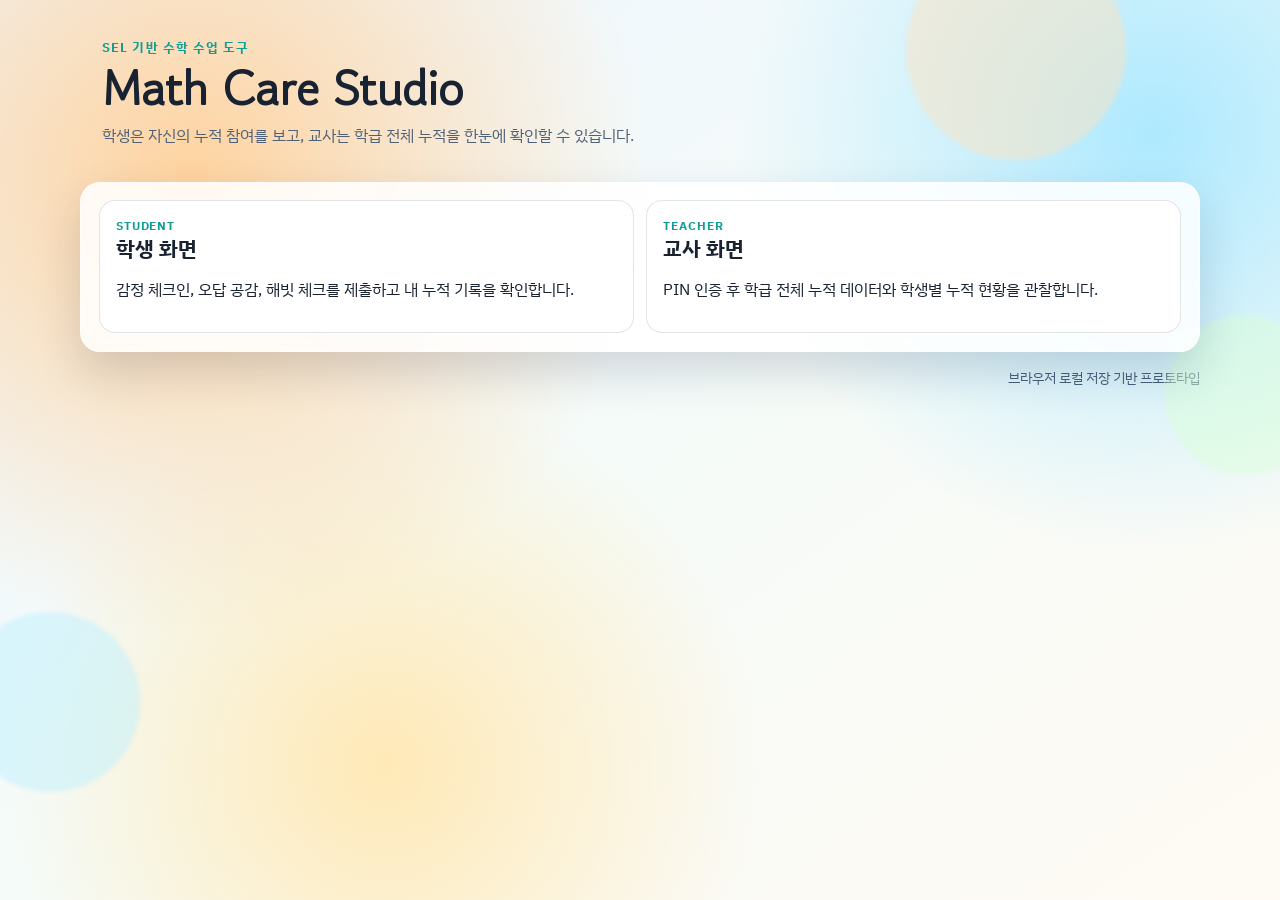
==== index.html @ 52eabdc1 "feat: SEL 기반 수학 수업 앱 구현 - 학생 입장 인증 (명단 기반, 5회 실패 시 10분 잠금) - 1단계(인증) / 2단계(활동) 분리 UI - 감정 날씨 체크인, 오답" ====
<!DOCTYPE html>
<html lang="ko">
<head>
  <meta charset="UTF-8">
  <meta name="viewport" content="width=device-width, initial-scale=1.0">
  <title>Math Care Studio</title>
  <link rel="preconnect" href="https://fonts.googleapis.com">
  <link rel="preconnect" href="https://fonts.gstatic.com" crossorigin>
  <link href="https://fonts.googleapis.com/css2?family=IBM+Plex+Sans+KR:wght@400;500;700&family=Gowun+Dodum&display=swap" rel="stylesheet">
  <link rel="stylesheet" href="styles.css">
</head>
<body data-page="home">
  <div class="bg-orb orb-1"></div>
  <div class="bg-orb orb-2"></div>
  <div class="bg-orb orb-3"></div>

  <header class="hero">
    <p class="eyebrow">SEL 기반 수학 수업 도구</p>
    <h1>Math Care Studio</h1>
    <p class="hero-copy">학생은 자신의 누적 참여를 보고, 교사는 학급 전체 누적을 한눈에 확인할 수 있습니다.</p>
  </header>

  <main class="layout-single">
    <section class="card role-grid">
      <a class="role-card" href="student.html">
        <p class="role-label">STUDENT</p>
        <h2>학생 화면</h2>
        <p>감정 체크인, 오답 공감, 해빗 체크를 제출하고 내 누적 기록을 확인합니다.</p>
      </a>
      <a class="role-card" href="teacher-login.html">
        <p class="role-label">TEACHER</p>
        <h2>교사 화면</h2>
        <p>PIN 인증 후 학급 전체 누적 데이터와 학생별 누적 현황을 관찰합니다.</p>
      </a>
    </section>
  </main>

  <footer class="footer-note">
    브라우저 로컬 저장 기반 프로토타입
  </footer>
</body>
</html>
---- styles.css ----
:root {
  --ink: #182230;
  --soft-ink: #4f6177;
  --paper: #f9fbff;
  --accent: #ff8a3d;
  --accent-deep: #e66c1b;
  --teal: #0f9d94;
  --sky: #2f74ff;
  --warn: #d94841;
  --card: rgba(255, 255, 255, 0.86);
  --line: rgba(24, 34, 48, 0.12);
  --shadow: 0 20px 45px rgba(17, 34, 68, 0.16);
}

* {
  box-sizing: border-box;
}

body {
  margin: 0;
  min-height: 100vh;
  font-family: "IBM Plex Sans KR", sans-serif;
  color: var(--ink);
  background:
    radial-gradient(circle at 15% 20%, #ffd39f 0%, transparent 35%),
    radial-gradient(circle at 90% 15%, #aee9ff 0%, transparent 30%),
    radial-gradient(circle at 30% 85%, #ffe9b6 0%, transparent 32%),
    linear-gradient(145deg, #eef6ff 0%, #f5fbf8 50%, #fffaf4 100%);
  position: relative;
  padding: 1.2rem;
}

.bg-orb {
  position: fixed;
  border-radius: 50%;
  filter: blur(2px);
  opacity: 0.48;
  pointer-events: none;
  animation: drift 16s ease-in-out infinite;
}

.orb-1 {
  width: 220px;
  height: 220px;
  background: #ffe2be;
  top: -60px;
  right: 12%;
}

.orb-2 {
  width: 180px;
  height: 180px;
  background: #bcf0ff;
  bottom: 12%;
  left: -40px;
  animation-delay: 2s;
}

.orb-3 {
  width: 160px;
  height: 160px;
  background: #d9ffd8;
  top: 35%;
  right: -45px;
  animation-delay: 4s;
}

.hero {
  max-width: 1120px;
  margin: 0 auto 1rem;
  padding: 1.2rem 1.4rem;
  animation: fadeUp 0.8s ease-out;
}

.eyebrow {
  margin: 0;
  color: var(--teal);
  font-weight: 700;
  letter-spacing: 0.08em;
  text-transform: uppercase;
  font-size: 0.8rem;
}

h1 {
  margin: 0.35rem 0 0.6rem;
  font-family: "Gowun Dodum", sans-serif;
  font-size: clamp(1.8rem, 5vw, 3rem);
  line-height: 1.1;
}

.hero-copy {
  margin: 0;
  max-width: 58ch;
  color: var(--soft-ink);
}

.hero-tags {
  display: flex;
  gap: 0.5rem;
  flex-wrap: wrap;
  margin-top: 0.9rem;
}

.hero-tags span {
  background: rgba(255, 255, 255, 0.72);
  border: 1px solid rgba(24, 34, 48, 0.08);
  border-radius: 999px;
  padding: 0.35rem 0.7rem;
  font-size: 0.84rem;
}

.page-links {
  display: flex;
  gap: 0.5rem;
  margin-bottom: 0.8rem;
}

.page-links a {
  text-decoration: none;
  color: #0b4d75;
  background: rgba(255, 255, 255, 0.78);
  border: 1px solid rgba(24, 34, 48, 0.12);
  border-radius: 999px;
  padding: 0.35rem 0.7rem;
  font-size: 0.82rem;
  font-weight: 600;
}

.linkish-btn {
  color: #0b4d75;
  background: rgba(255, 255, 255, 0.78);
  border: 1px solid rgba(24, 34, 48, 0.12);
  border-radius: 999px;
  padding: 0.35rem 0.7rem;
  font-size: 0.82rem;
  font-weight: 600;
  font-family: inherit;
  cursor: pointer;
}

.layout {
  max-width: 1120px;
  margin: 0 auto;
  display: grid;
  grid-template-columns: 1.2fr 1fr;
  gap: 1rem;
}

.layout-single {
  max-width: 1120px;
  margin: 0 auto;
}

.layout-auth {
  max-width: 560px;
  margin: 0 auto;
}

.card {
  background: var(--card);
  border: 1px solid rgba(255, 255, 255, 0.6);
  backdrop-filter: blur(8px);
  border-radius: 20px;
  padding: 1.1rem;
  box-shadow: var(--shadow);
}

.role-grid {
  display: grid;
  grid-template-columns: repeat(2, minmax(0, 1fr));
  gap: 0.8rem;
}

.role-card {
  text-decoration: none;
  color: var(--ink);
  background: #fff;
  border: 1px solid var(--line);
  border-radius: 16px;
  padding: 1rem;
  transition: transform 0.2s ease, box-shadow 0.2s ease;
}

.role-card:hover {
  transform: translateY(-3px);
  box-shadow: 0 12px 24px rgba(26, 48, 80, 0.12);
}

.role-label {
  margin: 0;
  color: var(--teal);
  font-size: 0.76rem;
  font-weight: 700;
  letter-spacing: 0.08em;
}

.login-card {
  max-width: 520px;
  margin: 0 auto;
}

.identity-box {
  border: 1px solid var(--line);
  border-radius: 14px;
  padding: 0.9rem;
  margin-bottom: 0.9rem;
  background: rgba(255, 255, 255, 0.72);
}

.identity-form {
  display: grid;
  grid-template-columns: 1fr auto;
  gap: 0.5rem;
}

.auth-grid-form {
  display: grid;
  grid-template-columns: 1fr 1fr 1fr auto;
  gap: 0.5rem;
}

.session-line {
  display: flex;
  align-items: center;
  justify-content: space-between;
  gap: 0.6rem;
  margin-top: 0.4rem;
}

.session-line .section-copy {
  margin: 0;
}

.gate-note {
  margin: 0.5rem 0 0;
  font-size: 0.88rem;
  color: #35506d;
}

.stage-head {
  margin-bottom: 0.5rem;
}

.student-active-bar {
  display: flex;
  align-items: center;
  justify-content: space-between;
  gap: 0.6rem;
  background: linear-gradient(135deg, #e9fffd, #f0f7ff);
  border: 1px solid rgba(15, 157, 148, 0.25);
  border-radius: 12px;
  padding: 0.6rem 0.85rem;
  margin-bottom: 0.8rem;
}

.student-active-bar .section-copy {
  margin: 0;
  color: var(--ink);
  font-weight: 600;
}

.student-active-bar {
  display: flex;
  align-items: center;
  justify-content: space-between;
  gap: 0.6rem;
  padding: 0.65rem 0.7rem;
  border: 1px solid var(--line);
  border-radius: 12px;
  background: rgba(255, 255, 255, 0.75);
  margin-bottom: 0.8rem;
}

.student-active-bar .section-copy {
  margin: 0;
}

.tabs {
  display: grid;
  grid-template-columns: repeat(3, 1fr);
  gap: 0.4rem;
  margin-bottom: 0.9rem;
}

.tab-btn {
  border: 1px solid var(--line);
  background: #fff;
  border-radius: 12px;
  padding: 0.65rem 0.6rem;
  font-weight: 700;
  font-size: 0.9rem;
  cursor: pointer;
  transition: transform 0.2s ease, border-color 0.2s ease, background 0.2s ease;
}

.tab-btn:hover {
  transform: translateY(-1px);
  border-color: rgba(24, 34, 48, 0.24);
}

.tab-btn.active {
  background: linear-gradient(135deg, #ffe4ca, #fff4e9);
  border-color: rgba(230, 108, 27, 0.4);
}

.tab-content {
  animation: fadeUp 0.5s ease;
}

h2 {
  margin: 0;
  font-size: 1.3rem;
}

h3 {
  margin: 0 0 0.6rem;
  font-size: 1rem;
}

.section-copy {
  margin: 0.45rem 0 0.95rem;
  color: var(--soft-ink);
  font-size: 0.95rem;
}

.stack-gap {
  display: grid;
  gap: 0.65rem;
}

.field-label {
  font-size: 0.9rem;
  font-weight: 600;
}

input,
select {
  width: 100%;
  border: 1px solid var(--line);
  border-radius: 10px;
  padding: 0.65rem 0.7rem;
  font-size: 0.95rem;
  font-family: inherit;
  background: #fff;
}

textarea {
  width: 100%;
  border: 1px solid var(--line);
  border-radius: 10px;
  padding: 0.65rem 0.7rem;
  font-size: 0.95rem;
  font-family: inherit;
  background: #fff;
  resize: vertical;
}

input:focus,
select:focus,
textarea:focus,
button:focus {
  outline: 2px solid rgba(47, 116, 255, 0.28);
  outline-offset: 2px;
}

.choice-list {
  display: grid;
  gap: 0.5rem;
}

.choice-option {
  border: 1px solid var(--line);
  background: #fff;
  border-radius: 10px;
  padding: 0.62rem 0.65rem;
  text-align: left;
  font-size: 0.92rem;
  cursor: pointer;
  font-family: inherit;
}

.choice-option.selected {
  border-color: rgba(15, 157, 148, 0.55);
  background: linear-gradient(145deg, #e9fffd, #f4fffe);
}

.weather-grid {
  display: grid;
  grid-template-columns: repeat(2, 1fr);
  gap: 0.6rem;
}

.weather-option {
  border: 1px solid var(--line);
  background: #fff;
  border-radius: 14px;
  padding: 0.75rem 0.6rem;
  text-align: left;
  cursor: pointer;
  display: grid;
  grid-template-columns: auto 1fr;
  column-gap: 0.55rem;
  row-gap: 0.15rem;
  align-items: center;
}

.weather-option .emoji {
  grid-row: 1 / span 2;
  font-size: 1.6rem;
}

.weather-option .label {
  font-weight: 700;
}

.weather-option .hint {
  color: var(--soft-ink);
  font-size: 0.83rem;
}

.weather-option.selected {
  border-color: rgba(15, 157, 148, 0.55);
  background: linear-gradient(145deg, #e9fffd, #f4fffe);
}

.primary-btn,
.ghost-btn {
  border-radius: 12px;
  border: 0;
  padding: 0.72rem 0.8rem;
  cursor: pointer;
  font-weight: 700;
  font-size: 0.95rem;
  font-family: inherit;
}

.primary-btn {
  background: linear-gradient(135deg, var(--accent), #ffb25f);
  color: #fff;
}

.primary-btn:hover {
  background: linear-gradient(135deg, var(--accent-deep), var(--accent));
}

.ghost-btn {
  background: #fff;
  color: var(--ink);
  border: 1px solid var(--line);
}

.feedback {
  min-height: 1.2rem;
  margin: 0;
  font-size: 0.9rem;
  color: var(--teal);
}

.oops-card {
  background: #fff;
  border: 1px solid var(--line);
  border-radius: 12px;
  padding: 0.8rem;
  margin-bottom: 0.7rem;
}

.oops-help {
  margin-bottom: 0;
  color: var(--soft-ink);
}

.habit-list {
  display: grid;
  gap: 0.45rem;
  background: #fff;
  border: 1px solid var(--line);
  border-radius: 12px;
  padding: 0.7rem;
}

.habit-list label {
  display: flex;
  gap: 0.55rem;
  align-items: center;
}

.dashboard-head {
  display: flex;
  align-items: center;
  justify-content: space-between;
  gap: 0.5rem;
}

.mini-stats {
  display: grid;
  grid-template-columns: repeat(3, 1fr);
  gap: 0.55rem;
  margin: 0.7rem 0 1rem;
}

.mini-stats > div {
  background: #fff;
  border: 1px solid var(--line);
  border-radius: 12px;
  padding: 0.6rem;
}

.stat-label {
  margin: 0;
  font-size: 0.78rem;
  color: var(--soft-ink);
}

.stat-value {
  margin: 0.2rem 0 0;
  font-size: 1.4rem;
  font-weight: 700;
}

.dashboard-block {
  margin: 0.9rem 0;
}

.table-wrap {
  overflow-x: auto;
  background: #fff;
  border: 1px solid var(--line);
  border-radius: 12px;
}

.student-table {
  width: 100%;
  border-collapse: collapse;
  font-size: 0.92rem;
}

.student-table th,
.student-table td {
  border-bottom: 1px solid rgba(24, 34, 48, 0.08);
  padding: 0.55rem 0.6rem;
  text-align: left;
  white-space: nowrap;
}

.student-table th {
  background: #f8fbff;
  font-weight: 700;
}

.roster-form {
  margin-bottom: 0.8rem;
}

.small-btn {
  padding: 0.35rem 0.55rem;
  font-size: 0.82rem;
}

.summary-grid {
  display: grid;
  grid-template-columns: repeat(2, 1fr);
  gap: 0.45rem;
}

.summary-item {
  background: #fff;
  border: 1px solid var(--line);
  border-radius: 10px;
  padding: 0.45rem 0.55rem;
  display: flex;
  justify-content: space-between;
  align-items: center;
}

.summary-list,
.recent-log {
  margin: 0;
  padding-left: 1.15rem;
  color: #1d2d41;
}

.summary-list li,
.recent-log li {
  margin: 0.3rem 0;
}

.footer-note {
  max-width: 1120px;
  margin: 1rem auto 0;
  font-size: 0.85rem;
  color: #47607a;
  text-align: right;
}

@media (max-width: 980px) {
  .layout {
    grid-template-columns: 1fr;
  }

  .role-grid {
    grid-template-columns: 1fr;
  }
}

@media (max-width: 660px) {
  body {
    padding: 0.75rem;
  }

  .tabs {
    grid-template-columns: 1fr;
  }

  .identity-form {
    grid-template-columns: 1fr;
  }

  .auth-grid-form {
    grid-template-columns: 1fr;
  }

  .session-line {
    flex-direction: column;
    align-items: flex-start;
  }

  .student-active-bar {
    flex-direction: column;
    align-items: flex-start;
  }

  .weather-grid,
  .summary-grid,
  .mini-stats {
    grid-template-columns: 1fr;
  }
}

@keyframes fadeUp {
  from {
    opacity: 0;
    transform: translateY(8px);
  }
  to {
    opacity: 1;
    transform: translateY(0);
  }
}

@keyframes drift {
  0%,
  100% {
    transform: translateY(0) translateX(0);
  }
  50% {
    transform: translateY(-12px) translateX(6px);
  }
}
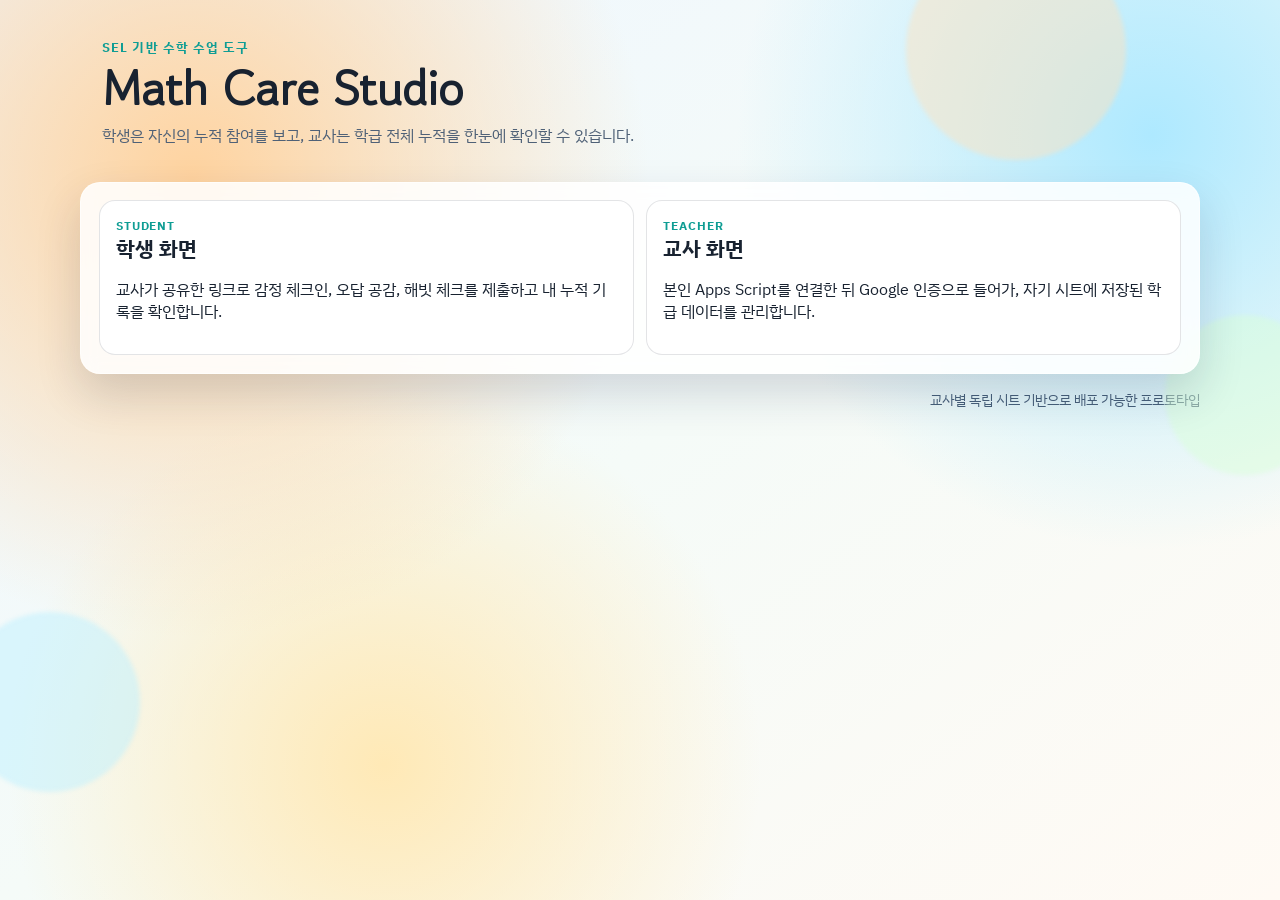
==== commit f1a5c455: "feat: add per-teacher Apps Script backend flow" ====
--- a/index.html
+++ b/index.html
@@ -22,21 +22,23 @@
 
   <main class="layout-single">
     <section class="card role-grid">
-      <a class="role-card" href="student.html">
+      <a class="role-card" data-page-link="student" href="student.html">
         <p class="role-label">STUDENT</p>
         <h2>학생 화면</h2>
-        <p>감정 체크인, 오답 공감, 해빗 체크를 제출하고 내 누적 기록을 확인합니다.</p>
+        <p>교사가 공유한 링크로 감정 체크인, 오답 공감, 해빗 체크를 제출하고 내 누적 기록을 확인합니다.</p>
       </a>
-      <a class="role-card" href="teacher-login.html">
+      <a class="role-card" data-page-link="teacher-login" href="teacher-login.html">
         <p class="role-label">TEACHER</p>
         <h2>교사 화면</h2>
-        <p>PIN 인증 후 학급 전체 누적 데이터와 학생별 누적 현황을 관찰합니다.</p>
+        <p>본인 Apps Script를 연결한 뒤 Google 인증으로 들어가, 자기 시트에 저장된 학급 데이터를 관리합니다.</p>
       </a>
     </section>
   </main>
 
   <footer class="footer-note">
-    브라우저 로컬 저장 기반 프로토타입
+    교사별 독립 시트 기반으로 배포 가능한 프로토타입
   </footer>
+
+  <script src="app.js"></script>
 </body>
 </html>
--- a/styles.css
+++ b/styles.css
@@ -219,6 +219,12 @@
   gap: 0.5rem;
 }
 
+.unit-select-form {
+  display: grid;
+  grid-template-columns: 1fr 1.2fr 1.2fr auto;
+  gap: 0.5rem;
+}
+
 .session-line {
   display: flex;
   align-items: center;
@@ -328,6 +334,12 @@
   gap: 0.65rem;
 }
 
+.inline-actions {
+  display: flex;
+  flex-wrap: wrap;
+  gap: 0.55rem;
+}
+
 .field-label {
   font-size: 0.9rem;
   font-weight: 600;
@@ -342,6 +354,11 @@
   font-size: 0.95rem;
   font-family: inherit;
   background: #fff;
+}
+
+input[readonly] {
+  background: #f8fbff;
+  color: #35506d;
 }
 
 textarea {
@@ -464,6 +481,13 @@
   margin-bottom: 0.7rem;
 }
 
+.inline-check {
+  display: flex;
+  align-items: center;
+  gap: 0.5rem;
+  font-size: 0.92rem;
+}
+
 .oops-help {
   margin-bottom: 0;
   color: var(--soft-ink);
@@ -476,12 +500,16 @@
   border: 1px solid var(--line);
   border-radius: 12px;
   padding: 0.7rem;
+  justify-items: start;
 }
 
 .habit-list label {
   display: flex;
   gap: 0.55rem;
-  align-items: center;
+  align-items: flex-start;
+  justify-content: flex-start;
+  width: 100%;
+  text-align: left;
 }
 
 .dashboard-head {
@@ -592,12 +620,323 @@
   text-align: right;
 }
 
+/* ── 교사 대시보드 그리드 ─────────────────── */
+.teacher-grid {
+  max-width: 1240px;
+  margin: 0 auto;
+  display: grid;
+  grid-template-columns: repeat(2, 1fr);
+  gap: 1rem;
+}
+
+.dash-panel {
+  background: var(--card);
+  border: 1px solid rgba(255, 255, 255, 0.6);
+  backdrop-filter: blur(8px);
+  border-radius: 20px;
+  overflow: hidden;
+  box-shadow: var(--shadow);
+}
+
+.dash-panel.span-full {
+  grid-column: 1 / -1;
+}
+
+.dash-panel-header {
+  display: flex;
+  align-items: center;
+  gap: 0.55rem;
+  padding: 0.75rem 1rem;
+  border-bottom: 1px solid var(--line);
+}
+
+.teacher-toggle-panel .dash-panel-header {
+  cursor: default;
+}
+
+.dash-panel-header h2 {
+  margin: 0;
+  font-size: 1.05rem;
+}
+
+.dash-panel-header.color-sky {
+  background: linear-gradient(135deg, #dff0ff, #eef7ff);
+}
+
+.dash-panel-header.color-teal {
+  background: linear-gradient(135deg, #d8faf6, #edfffe);
+}
+
+.dash-panel-header.color-amber {
+  background: linear-gradient(135deg, #fff4da, #fffae9);
+}
+
+.dash-panel-header.color-purple {
+  background: linear-gradient(135deg, #f3e8ff, #faf4ff);
+}
+
+.panel-icon {
+  font-size: 1.1rem;
+}
+
+.dash-panel > *:not(.dash-panel-header) {
+  padding: 0.8rem 1rem;
+}
+
+.teacher-toggle-panel[data-panel-collapsed="true"] > *:not(.dash-panel-header) {
+  display: none;
+}
+
+.teacher-toggle-panel[data-panel-collapsed="true"] .dash-panel-header {
+  border-bottom: 0;
+}
+
+.panel-toggle-btn {
+  min-width: 4.8rem;
+}
+
+.dash-panel > .mini-stats {
+  padding: 0.8rem 1rem 0;
+}
+
+.subsection-label {
+  margin: 0 0 0.5rem;
+  font-size: 0.85rem;
+  font-weight: 700;
+  color: var(--soft-ink);
+  text-transform: uppercase;
+  letter-spacing: 0.05em;
+}
+
+.dash-sub-grid {
+  display: grid;
+  grid-template-columns: 1fr 1fr;
+  gap: 0.8rem;
+  padding: 0.8rem 1rem;
+}
+
+.teacher-entry-box {
+  border-top: 1px solid var(--line);
+  padding: 0.9rem 1rem 1rem;
+}
+
+.teacher-entry-copy {
+  margin-bottom: 0.6rem;
+}
+
+.teacher-entry-grid {
+  grid-template-columns: 1fr 1fr 1fr auto;
+  align-items: end;
+}
+
+.section-head-inline {
+  display: flex;
+  align-items: flex-start;
+  justify-content: space-between;
+  gap: 0.8rem;
+}
+
+.class-overview-head {
+  padding: 0.8rem 1rem 0;
+}
+
+.current-unit-badge {
+  display: inline-block;
+  margin: 0;
+  padding: 0.3rem 0.75rem;
+  border-radius: 999px;
+  border: 1px solid rgba(47, 116, 255, 0.22);
+  background: linear-gradient(135deg, #eef6ff, #f3fbff);
+  color: #1954ad;
+  font-weight: 700;
+  font-size: 0.84rem;
+}
+
+.dash-log-wrap {
+  border-top: 1px solid var(--line);
+  padding: 0.8rem 1rem;
+}
+
+/* 오답 갤러리 운영 내부 2열 */
+.oops-manage-grid {
+  display: grid;
+  grid-template-columns: 1fr 1.2fr;
+  gap: 1.2rem;
+  padding: 0.8rem 1rem;
+}
+
+/* 이미지 업로드 */
+.oops-img-upload-row {
+  display: grid;
+  gap: 0.4rem;
+}
+
+.img-preview {
+  margin-top: 0.3rem;
+}
+
+.img-preview img,
+#oops-wrong-img img {
+  max-width: 100%;
+  max-height: 180px;
+  border-radius: 10px;
+  border: 1px solid var(--line);
+  object-fit: contain;
+}
+
+/* 현재 문제 미리보기 박스 */
+.oops-preview-box {
+  background: #fff;
+  border: 1px solid var(--line);
+  border-radius: 12px;
+  padding: 0.7rem 0.8rem;
+  font-size: 0.9rem;
+}
+
+.oops-preview-unit {
+  margin: 0 0 0.2rem;
+  font-size: 0.8rem;
+  font-weight: 700;
+  color: var(--teal);
+  text-transform: uppercase;
+}
+
+.oops-preview-title {
+  margin: 0 0 0.4rem;
+  font-weight: 700;
+}
+
+.oops-wrong-text {
+  margin: 0 0 0.3rem;
+  font-size: 0.9rem;
+  color: var(--soft-ink);
+}
+
+.oops-preview-reasons {
+  margin: 0.4rem 0 0;
+  font-size: 0.82rem;
+  color: var(--soft-ink);
+}
+
+/* 학생 화면 - 오답 단원 배지 */
+.oops-unit-badge {
+  display: inline-block;
+  background: linear-gradient(135deg, #e9fffd, #eef7ff);
+  border: 1px solid rgba(15, 157, 148, 0.3);
+  border-radius: 999px;
+  padding: 0.2rem 0.6rem;
+  font-size: 0.78rem;
+  font-weight: 700;
+  color: var(--teal);
+  margin: 0 0 0.4rem;
+}
+
+.oops-filter-box {
+  margin-bottom: 0.8rem;
+  padding: 0.75rem;
+  border: 1px solid var(--line);
+  border-radius: 12px;
+  background: linear-gradient(135deg, #f6fbff, #f7fffb);
+}
+
+.unit-filter-grid {
+  display: grid;
+  grid-template-columns: repeat(3, minmax(0, 1fr));
+  gap: 0.5rem;
+}
+
+.oops-wall-grid {
+  display: grid;
+  grid-template-columns: repeat(2, minmax(0, 1fr));
+  gap: 0.65rem;
+}
+
+.oops-wall-item {
+  border: 1px solid var(--line);
+  border-radius: 12px;
+  padding: 0.7rem;
+  background: #fff;
+  animation: fadeUp 0.35s ease;
+}
+
+.oops-wall-item.teacher-view {
+  background: linear-gradient(180deg, #ffffff 0%, #fbfdff 100%);
+}
+
+.oops-wall-item h4 {
+  margin: 0 0 0.4rem;
+  font-size: 0.95rem;
+}
+
+.oops-wall-item .oops-wrong-text {
+  margin: 0;
+}
+
+.oops-wall-meta {
+  margin: 0.5rem 0 0;
+  font-size: 0.78rem;
+  color: var(--soft-ink);
+}
+
+.oops-line {
+  margin: 0.35rem 0;
+  line-height: 1.5;
+  word-break: break-word;
+}
+
+.oops-comment-list {
+  margin: 0.6rem 0;
+  padding-left: 1.1rem;
+}
+
+.oops-comment-list li {
+  margin: 0.25rem 0;
+}
+
+.oops-comment-form {
+  display: grid;
+  grid-template-columns: 1fr auto;
+  gap: 0.45rem;
+}
+
+/* 명단 관리 2열 */
+.roster-manage-grid {
+  display: grid;
+  grid-template-columns: 1fr 2fr;
+  gap: 1rem;
+}
+
+.roster-sheet-tools {
+  display: flex;
+  flex-wrap: wrap;
+  gap: 0.5rem;
+}
+
+.file-trigger {
+  display: inline-flex;
+  align-items: center;
+  justify-content: center;
+  text-align: center;
+}
+
+.roster-sheet-note {
+  margin: 0;
+}
+
 @media (max-width: 980px) {
   .layout {
     grid-template-columns: 1fr;
   }
 
-  .role-grid {
+  .role-grid,
+  .teacher-grid,
+  .dash-sub-grid,
+  .oops-manage-grid,
+  .roster-manage-grid {
+    grid-template-columns: 1fr;
+  }
+
+  .teacher-entry-grid {
     grid-template-columns: 1fr;
   }
 }
@@ -619,6 +958,14 @@
     grid-template-columns: 1fr;
   }
 
+  .unit-select-form {
+    grid-template-columns: 1fr;
+  }
+
+  .inline-actions {
+    flex-direction: column;
+  }
+
   .session-line {
     flex-direction: column;
     align-items: flex-start;
@@ -631,7 +978,9 @@
 
   .weather-grid,
   .summary-grid,
-  .mini-stats {
+  .mini-stats,
+  .unit-filter-grid,
+  .oops-wall-grid {
     grid-template-columns: 1fr;
   }
 }
